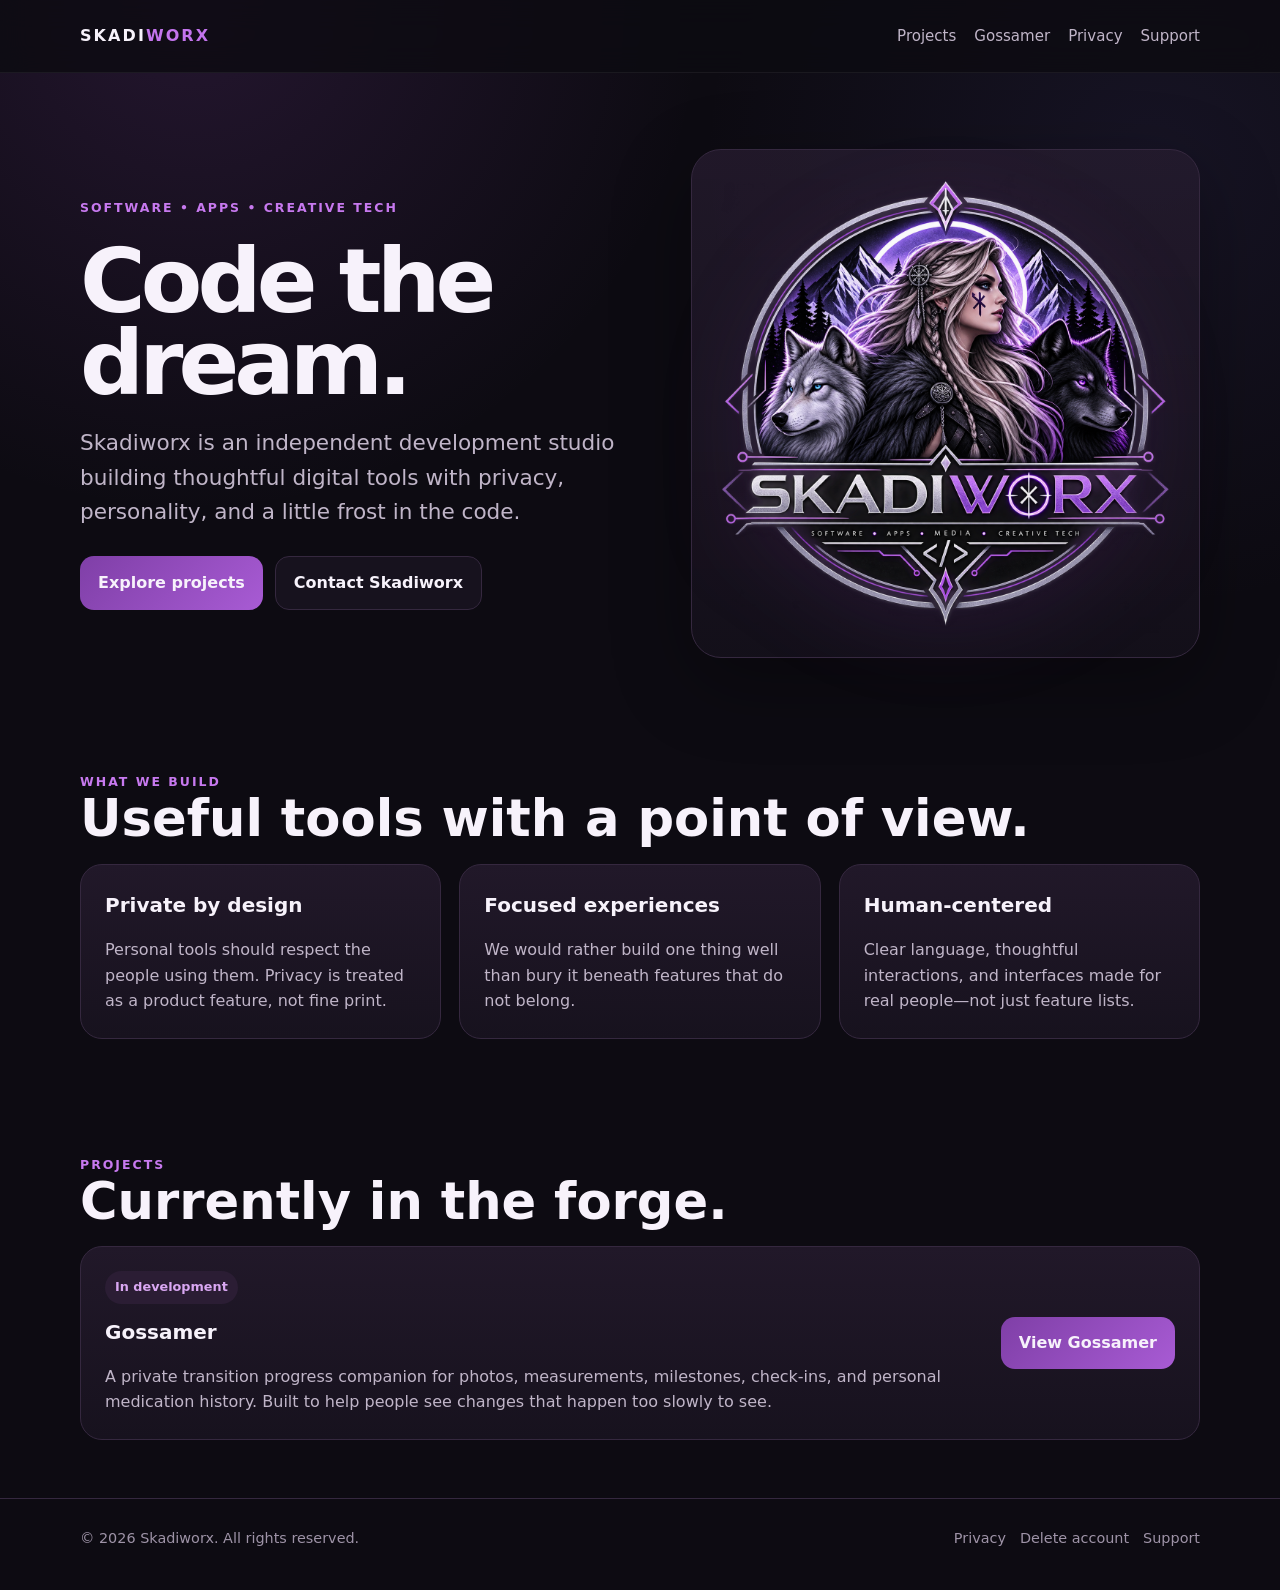
==== index.html @ 94cd1fe8 "Add files via upload" ====
<!doctype html><html lang="en"><head><meta charset="utf-8"><meta name="viewport" content="width=device-width,initial-scale=1"><title>Skadiworx — Software, Apps & Creative Tech</title><meta name="description" content="Skadiworx builds thoughtful software, apps, and creative technology."><link rel="stylesheet" href="/styles.css"></head><body><header><div class="wrap nav"><a class="brand" href="/">SKADI<span>WORX</span></a><nav class="navlinks"><a href="/#projects">Projects</a><a href="/gossamer/">Gossamer</a><a href="/gossamer/privacy/">Privacy</a><a href="/support/">Support</a></nav></div></header><main><div class="wrap hero"><div><div class="eyebrow">Software • Apps • Creative Tech</div><h1>Code the<br>dream.</h1><p class="lead">Skadiworx is an independent development studio building thoughtful digital tools with privacy, personality, and a little frost in the code.</p><div class="actions"><a class="btn primary" href="#projects">Explore projects</a><a class="btn" href="/support/">Contact Skadiworx</a></div></div><div class="logo-card"><img src="/assets/skadiworx-logo.png" alt="Skadiworx logo featuring Skadi and two wolves"></div></div><section><div class="wrap"><div class="eyebrow">What we build</div><h2>Useful tools with a point of view.</h2><div class="grid"><div class="card"><h3>Private by design</h3><p>Personal tools should respect the people using them. Privacy is treated as a product feature, not fine print.</p></div><div class="card"><h3>Focused experiences</h3><p>We would rather build one thing well than bury it beneath features that do not belong.</p></div><div class="card"><h3>Human-centered</h3><p>Clear language, thoughtful interactions, and interfaces made for real people—not just feature lists.</p></div></div></div></section><section id="projects"><div class="wrap"><div class="eyebrow">Projects</div><h2>Currently in the forge.</h2><div class="card project"><div><div class="tag">In development</div><h3>Gossamer</h3><p>A private transition progress companion for photos, measurements, milestones, check-ins, and personal medication history. Built to help people see changes that happen too slowly to see.</p></div><a class="btn primary" href="/gossamer/">View Gossamer</a></div></div></section></main><footer><div class="wrap footerrow"><div>© 2026 Skadiworx. All rights reserved.</div><div class="smalllinks"><a href="/gossamer/privacy/">Privacy</a><a href="/gossamer/delete-account/">Delete account</a><a href="/support/">Support</a></div></div></footer></body></html>
---- styles.css ----
:root{--bg:#0d0b12;--panel:#17121e;--panel2:#211829;--text:#f7f2fb;--muted:#c0b5c8;--line:#35283f;--violet:#a85bd4;--violet2:#7f3fa7}*{box-sizing:border-box}html{scroll-behavior:smooth}body{margin:0;font-family:Inter,ui-sans-serif,system-ui,-apple-system,BlinkMacSystemFont,"Segoe UI",sans-serif;color:var(--text);background:radial-gradient(circle at 15% 0%,rgba(139,70,177,.18),transparent 32rem),radial-gradient(circle at 90% 10%,rgba(81,72,148,.14),transparent 28rem),var(--bg);line-height:1.6}a{color:inherit;text-decoration:none}img{max-width:100%}.wrap{width:min(1120px,calc(100% - 32px));margin:auto}header{position:sticky;top:0;z-index:30;backdrop-filter:blur(14px);background:rgba(13,11,18,.82);border-bottom:1px solid rgba(255,255,255,.06)}.nav{min-height:72px;display:flex;align-items:center;justify-content:space-between;gap:20px}.brand{font-weight:900;letter-spacing:.13em;font-size:1rem}.brand span{color:#c374ed}.navlinks{display:flex;gap:18px;flex-wrap:wrap;color:var(--muted);font-size:.94rem}.navlinks a:hover{color:var(--text)}.hero{padding:76px 0 56px;display:grid;grid-template-columns:1.05fr .95fr;gap:48px;align-items:center}.eyebrow{color:#c779ef;text-transform:uppercase;letter-spacing:.16em;font-weight:800;font-size:.78rem}h1{font-size:clamp(3rem,7vw,6.8rem);line-height:.92;margin:.25em 0 .22em;letter-spacing:-.055em}h2{font-size:clamp(2rem,4vw,3.3rem);line-height:1.05;margin:0 0 18px}h3{font-size:1.25rem;margin:0 0 10px}.lead{font-size:clamp(1.05rem,2vw,1.35rem);color:var(--muted);max-width:720px}.actions{display:flex;gap:12px;flex-wrap:wrap;margin-top:26px}.btn{display:inline-flex;align-items:center;justify-content:center;padding:13px 18px;border-radius:14px;font-weight:800;border:1px solid var(--line);background:var(--panel)}.btn.primary{background:linear-gradient(135deg,var(--violet2),var(--violet));border:none}.logo-card{background:linear-gradient(180deg,rgba(37,27,46,.8),rgba(20,16,26,.9));border:1px solid var(--line);border-radius:30px;padding:24px;box-shadow:0 24px 80px rgba(0,0,0,.32)}.logo-card img{display:block;width:100%;filter:drop-shadow(0 20px 40px rgba(112,50,145,.18))}section{padding:58px 0}.grid{display:grid;grid-template-columns:repeat(3,1fr);gap:18px}.card{background:linear-gradient(180deg,var(--panel2),var(--panel));border:1px solid var(--line);border-radius:22px;padding:24px}.card p{color:var(--muted);margin-bottom:0}.project{display:grid;grid-template-columns:1fr auto;gap:24px;align-items:center}.tag{display:inline-block;padding:6px 10px;border-radius:999px;background:#2b1d34;color:#d9a7f2;font-size:.8rem;font-weight:800;margin-bottom:12px}.legal{max-width:860px;padding:56px 0 80px}.legal h1{font-size:clamp(2.4rem,6vw,4.8rem)}.legal h2{font-size:1.45rem;margin-top:36px}.legal p,.legal li{color:#d3c9d8}.legal strong{color:#fff}.notice{border-left:3px solid var(--violet);padding:14px 18px;background:#18111f;border-radius:10px;color:#ded3e4}footer{border-top:1px solid var(--line);padding:28px 0 40px;color:#9e93a7;font-size:.9rem}.footerrow{display:flex;justify-content:space-between;gap:20px;flex-wrap:wrap}.smalllinks{display:flex;gap:14px;flex-wrap:wrap}@media(max-width:820px){.hero{grid-template-columns:1fr;padding-top:48px}.hero .logo-card{order:-1;max-width:520px;margin:auto}.grid{grid-template-columns:1fr}.project{grid-template-columns:1fr}.navlinks{display:none}}
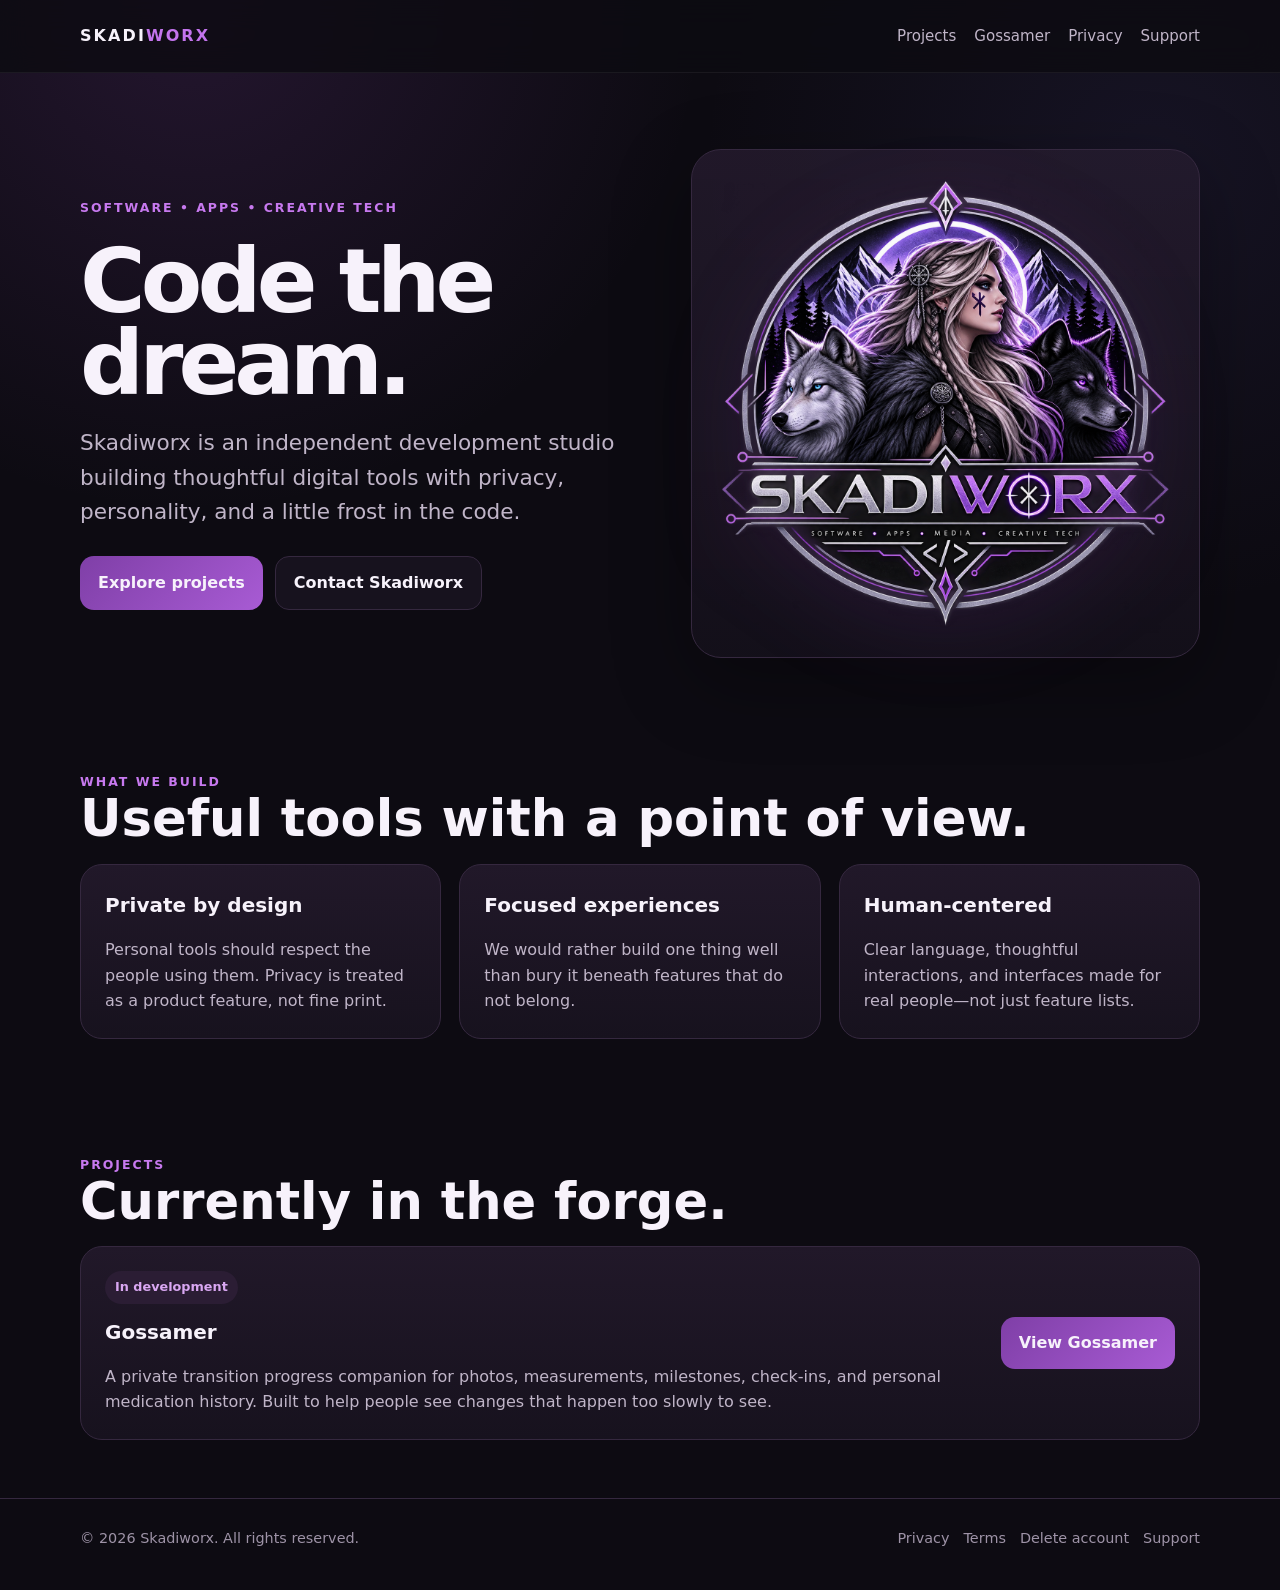
==== commit b8f3c886: "Add files via upload" ====
--- a/index.html
+++ b/index.html
@@ -1 +1 @@
-<!doctype html><html lang="en"><head><meta charset="utf-8"><meta name="viewport" content="width=device-width,initial-scale=1"><title>Skadiworx — Software, Apps & Creative Tech</title><meta name="description" content="Skadiworx builds thoughtful software, apps, and creative technology."><link rel="stylesheet" href="/styles.css"></head><body><header><div class="wrap nav"><a class="brand" href="/">SKADI<span>WORX</span></a><nav class="navlinks"><a href="/#projects">Projects</a><a href="/gossamer/">Gossamer</a><a href="/gossamer/privacy/">Privacy</a><a href="/support/">Support</a></nav></div></header><main><div class="wrap hero"><div><div class="eyebrow">Software • Apps • Creative Tech</div><h1>Code the<br>dream.</h1><p class="lead">Skadiworx is an independent development studio building thoughtful digital tools with privacy, personality, and a little frost in the code.</p><div class="actions"><a class="btn primary" href="#projects">Explore projects</a><a class="btn" href="/support/">Contact Skadiworx</a></div></div><div class="logo-card"><img src="/assets/skadiworx-logo.png" alt="Skadiworx logo featuring Skadi and two wolves"></div></div><section><div class="wrap"><div class="eyebrow">What we build</div><h2>Useful tools with a point of view.</h2><div class="grid"><div class="card"><h3>Private by design</h3><p>Personal tools should respect the people using them. Privacy is treated as a product feature, not fine print.</p></div><div class="card"><h3>Focused experiences</h3><p>We would rather build one thing well than bury it beneath features that do not belong.</p></div><div class="card"><h3>Human-centered</h3><p>Clear language, thoughtful interactions, and interfaces made for real people—not just feature lists.</p></div></div></div></section><section id="projects"><div class="wrap"><div class="eyebrow">Projects</div><h2>Currently in the forge.</h2><div class="card project"><div><div class="tag">In development</div><h3>Gossamer</h3><p>A private transition progress companion for photos, measurements, milestones, check-ins, and personal medication history. Built to help people see changes that happen too slowly to see.</p></div><a class="btn primary" href="/gossamer/">View Gossamer</a></div></div></section></main><footer><div class="wrap footerrow"><div>© 2026 Skadiworx. All rights reserved.</div><div class="smalllinks"><a href="/gossamer/privacy/">Privacy</a><a href="/gossamer/delete-account/">Delete account</a><a href="/support/">Support</a></div></div></footer></body></html>
+<!doctype html><html lang="en"><head><meta charset="utf-8"><meta name="viewport" content="width=device-width,initial-scale=1"><title>Skadiworx — Software, Apps & Creative Tech</title><meta name="description" content="Skadiworx builds thoughtful software, apps, and creative technology."><link rel="stylesheet" href="/styles.css"></head><body><header><div class="wrap nav"><a class="brand" href="/">SKADI<span>WORX</span></a><nav class="navlinks"><a href="/#projects">Projects</a><a href="/gossamer/">Gossamer</a><a href="/gossamer/privacy/">Privacy</a><a href="/support/">Support</a></nav></div></header><main><div class="wrap hero"><div><div class="eyebrow">Software • Apps • Creative Tech</div><h1>Code the<br>dream.</h1><p class="lead">Skadiworx is an independent development studio building thoughtful digital tools with privacy, personality, and a little frost in the code.</p><div class="actions"><a class="btn primary" href="#projects">Explore projects</a><a class="btn" href="/support/">Contact Skadiworx</a></div></div><div class="logo-card"><img src="/assets/skadiworx-logo.png" alt="Skadiworx logo featuring Skadi and two wolves"></div></div><section><div class="wrap"><div class="eyebrow">What we build</div><h2>Useful tools with a point of view.</h2><div class="grid"><div class="card"><h3>Private by design</h3><p>Personal tools should respect the people using them. Privacy is treated as a product feature, not fine print.</p></div><div class="card"><h3>Focused experiences</h3><p>We would rather build one thing well than bury it beneath features that do not belong.</p></div><div class="card"><h3>Human-centered</h3><p>Clear language, thoughtful interactions, and interfaces made for real people—not just feature lists.</p></div></div></div></section><section id="projects"><div class="wrap"><div class="eyebrow">Projects</div><h2>Currently in the forge.</h2><div class="card project"><div><div class="tag">In development</div><h3>Gossamer</h3><p>A private transition progress companion for photos, measurements, milestones, check-ins, and personal medication history. Built to help people see changes that happen too slowly to see.</p></div><a class="btn primary" href="/gossamer/">View Gossamer</a></div></div></section></main><footer><div class="wrap footerrow"><div>© 2026 Skadiworx. All rights reserved.</div><div class="smalllinks"><a href="/gossamer/privacy/">Privacy</a><a href="/gossamer/terms/">Terms</a><a href="/gossamer/delete-account/">Delete account</a><a href="/support/">Support</a></div></div></footer></body></html>
